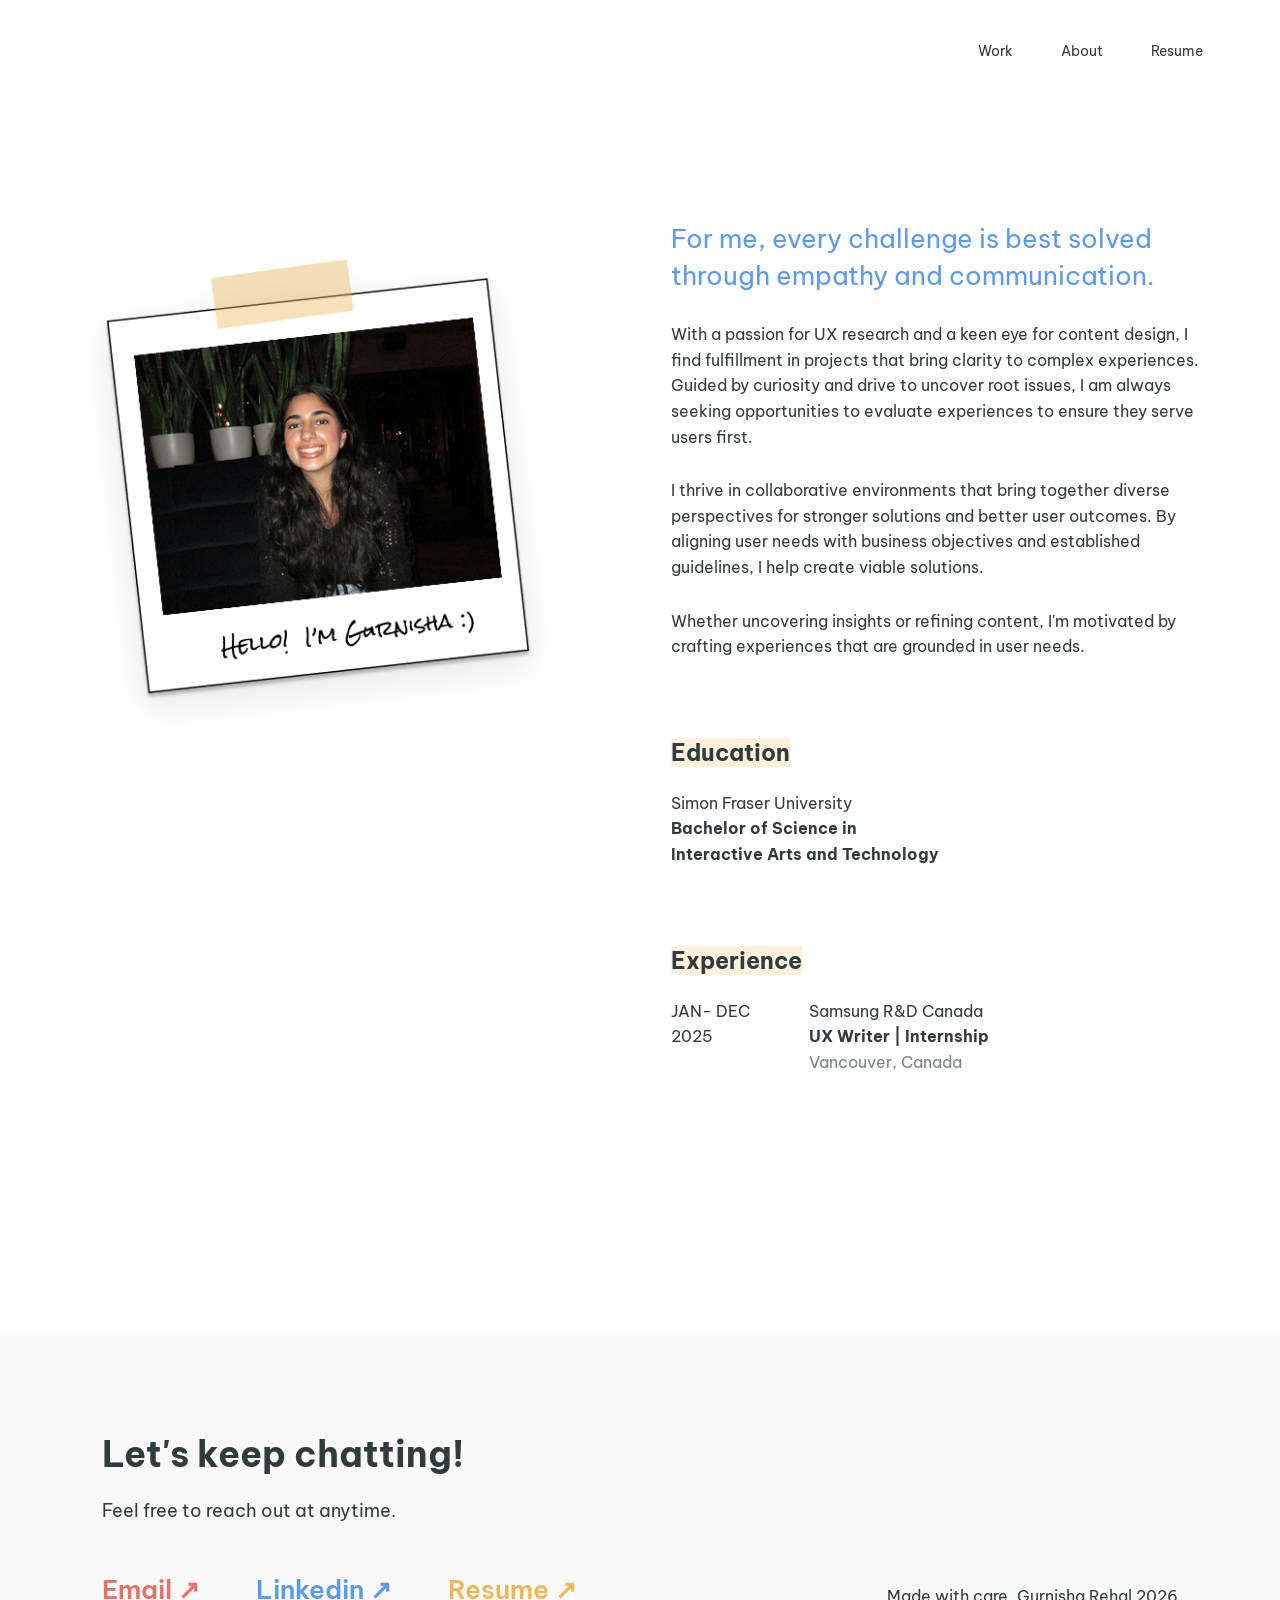
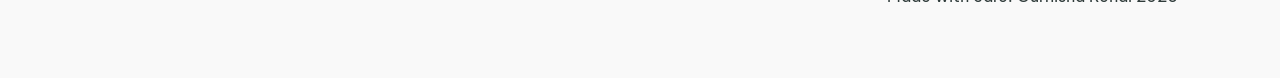
==== about.html @ ee411012 "New additions new footer about page hompage layout" ====
<!DOCTYPE html>
<html lang="en">
<head>
    <meta charset="UTF-8">
    <meta name="viewport" content="width=device-width, initial-scale=1.0">
    <title>Gurnisha Rehal | About</title>

    <link rel="stylesheet" href="global.css">
    <link rel="stylesheet" href="about.css">
</head>
<body>

    <header class="page-header">
        <div class="nav-container">
            <nav class="navbar">
                <ul class="nav-links">
                    <li><a href="index.html">Work</a></li>
                    <li><a href="about.html">About</a></li>
                    <li><a href="#">Resume</a></li>
                </ul>
            </nav>
        </div>
    </header>

    <main>
        <section class="about-page">
            <div class="about-layout">
                <div class="about-photo-wrap">
                    <img
                        src="assets/imgs/me.png"
                        alt="Gurnisha smiling in a polaroid-style photo"
                        class="about-photo"
                    >
                </div>

                <div class="about-content">
                    <section class="about-intro">
                        <h1>
                            For me, every challenge is best solved through empathy and communication.
                        </h1>

                        <p>
                            With a passion for UX research and a keen eye for content design, I find
                            fulfillment in projects that bring clarity to complex experiences. Guided
                            by curiosity and drive to uncover root issues, I am always seeking
                            opportunities to evaluate experiences to ensure they serve users first.
                        </p>

                        <p>
                            I thrive in collaborative environments that bring together diverse
                            perspectives for stronger solutions and better user outcomes. By aligning
                            user needs with business objectives and established guidelines, I help
                            create viable solutions.
                        </p>

                        <p>
                            Whether uncovering insights or refining content, I'm motivated by crafting
                            experiences that are grounded in user needs.
                        </p>
                    </section>

                    <section class="about-detail">
                        <h2><span>Education</span></h2>
                        <p>Simon Fraser University</p>
                        <p>
                            <strong>Bachelor of Science in<br>Interactive Arts and Technology</strong>
                        </p>
                    </section>

                    <section class="about-detail">
                        <h2><span>Experience</span></h2>
                        <div class="experience-item">
                            <p>JAN- DEC<br>2025</p>
                            <div>
                                <p>Samsung R&amp;D Canada</p>
                                <p><strong>UX Writer | Internship</strong></p>
                                <p class="experience-location">Vancouver, Canada</p>
                            </div>
                        </div>
                    </section>
                </div>
            </div>
        </section>
    </main>

    <footer class="footer">
        <div class="footer-left">
            <h2>Let's keep chatting!</h2>
            <p>Feel free to reach out at anytime.</p>

            <div class="footer-links">
                <a href="mailto:your@email.com" class="email-link">
                    Email ↗
                </a>

                <a href="https://linkedin.com" target="_blank" class="linkedin-link">
                    Linkedin ↗
                </a>

                <a href="#" class="resume-link">
                    Resume ↗
                </a>
            </div>
        </div>

        <div class="footer-right">
            <p>Made with care. Gurnisha Rehal 2026</p>
        </div>
    </footer>

</body>
</html>
---- global.css ----
* {
    margin: 0;
    padding: 0;
    box-sizing: border-box;
}


:root{
    --blue: #5D9AE7;
    --red: #E67169;
    --yellow: #EBB95B;
    --primary: #303C3B;
    --secondary: #F9F9F9;
    --background: #FFFFFF;

}

body {
    font-family: 'Be Vietnam Pro', sans-serif;
    font-family: 'Be Vietnam Pro', sans-serif;
    background-color: var(--background);
    color: var(--primary);

    overflow-x: hidden;

}

@font-face {
    font-family: 'Be Vietnam Pro';
    src: url('./assets/fonts/BeVietnamPro-Regular.ttf') format('truetype');
    font-weight: 400;
    font-style: normal;
}

@font-face {
    font-family: 'Be Vietnam Pro';
    src: url('./assets/fonts/BeVietnamPro-Medium.ttf') format('truetype');
    font-weight: 500;
    font-style: normal;
}

@font-face {
    font-family: 'Be Vietnam Pro';
    src: url('./assets/fonts/BeVietnamPro-SemiBold.ttf') format('truetype');
    font-weight: 600;
    font-style: normal;
}

@font-face {
    font-family: 'Be Vietnam Pro';
    src: url('./assets/fonts/BeVietnamPro-Bold.ttf') format('truetype');
    font-weight: 700;
    font-style: normal;
}

@font-face {
    font-family: 'Be Vietnam Pro';
    src: url('./assets/fonts/BeVietnamPro-BoldItalic.ttf') format('truetype');
    font-weight: 700;
    font-style: italic;
}

@font-face {
    font-family: 'Be Vietnam Pro';
    src: url('./assets/fonts/BeVietnamPro-LightItalic.ttf') format('truetype');
    font-weight: 700;
    font-style: italic;
}

h2 {
  font-size: 18px;
  font-weight: 500;
}

img {
    max-width: 100%;
    display: block;
}

.page-header {
    width: 100%;
}

/* =========================
   LAYOUT CONTAINER
========================= */

.container {
    width: 100%;
    max-width: 1400px;

    margin: 0 auto;

    padding-inline: clamp(32px, 6vw, 80px);
}


/* =========================
   NAVIGATION
========================= */

/* NAV CONTAINER */

.nav-container {
    width: 100%;
    max-width: 1400px;

    margin: 0 auto;

    padding-inline: clamp(32px, 6vw, 80px);
}

.navbar {
    display: flex;
    justify-content: flex-end;

    padding-top:
        clamp(24px, 4vw, 40px);
}

.nav-links {
    display: flex;
    gap: clamp(24px, 6vw, 48px);

    list-style: none;

    margin: 0;
    padding: 0;
}

.nav-links a {
    text-decoration: none;
    color: var(--primary);
    font-size: 14px;
    font-weight: 400;
}

/* Highlight Colors */

.coral {
    color: var(--red);
    font-weight: 700;
}

.yellow {
    color: var(--yellow);
    font-weight: 700;
}

.blue {
    color: var(--blue);
    font-weight: 700;
}


/* =========================
   FOOTER
========================= */

.footer {
    margin-top: 120px;

    padding:
        clamp(64px, 8vw, 96px)
        clamp(32px, 8vw, 112px)
        clamp(48px, 6vw, 72px);

    background-color: var(--secondary);

    display: flex;
    justify-content: space-between;
    align-items: flex-end;
    gap: clamp(40px, 8vw, 96px);

    flex-wrap: wrap;
}

/* LEFT SIDE */

.footer-left {
    display: flex;
    flex-direction: column;
    gap: 20px;
}

.footer-left h2 {
    font-size: clamp(1.75rem, 3vw, 2.25rem);
    font-weight: 700;
    margin: 0;
}

.footer-left p {
    font-size: 1.1rem;
    line-height: 1.6;
    color: var(--primary);
}

/* LINKS */

.footer-links {
    display: flex;
    gap: clamp(28px, 5vw, 56px);
    flex-wrap: wrap;
    padding-top: 28px;
}

.footer-links a {
    text-decoration: none;
    font-size: clamp(1.2rem, 2vw, 1.6rem);
    font-weight: 600;

    transition: opacity 0.2s ease;
}

.footer-links a:hover {
    opacity: 0.7;
}

.email-link {
    color: var(--red);
}

.linkedin-link {
    color: var(--blue);
}

.resume-link {
    color: var(--yellow);
}

/* RIGHT SIDE */

.footer-right p {
    font-size: 1rem;
    color: var(--primary);
}

/* =========================
   REUSABLE PROJECT CARDS
========================= */

.project-card {
    border: 1px solid #d9d9d9;
    background: var(--secondary);
    box-shadow: 0 8px 18px rgba(48, 60, 59, 0.06);
}

.project-image {
    position: relative;
    display: grid;
    place-items: center;
    aspect-ratio: 16 / 9;
    width: 100%;
    overflow: hidden;
    background: #ffffff;
}

.project-image::after {
    content: "";
    position: absolute;
    inset: 0;
    background: rgba(255, 255, 255, 0.58);
    opacity: 0;
    transition: opacity 0.25s ease;
    z-index: 2;
}

.project-img {
    position: absolute;
    inset: 0;
    width: 100%;
    height: 100%;
    object-fit: contain;
    padding: clamp(40px, 7vw, 84px);
    transition: opacity 0.25s ease, transform 0.25s ease;
}

.project-img-hover {
    opacity: 0;
    padding: clamp(24px, 4vw, 48px);
}

.project-hoverable:hover .project-image::after,
.project-hoverable:focus-visible .project-image::after {
    opacity: 1;
}

.project-hoverable:hover .project-img-default,
.project-hoverable:focus-visible .project-img-default {
    opacity: 0;
}

.project-hoverable:hover .project-img-hover,
.project-hoverable:focus-visible .project-img-hover {
    opacity: 1;
    transform: scale(1.01);
}

.project-card-youtube .project-img-default {
    padding: clamp(24px, 4vw, 48px);
}

/* =========================
   PROJECT PAGE OTHER WORK
========================= */

.project-other-work {
    margin-top: clamp(80px, 12vw, 160px);
    padding:
        clamp(56px, 8vw, 96px)
        clamp(40px, 5vw, 64px)
        clamp(40px, 6vw, 72px);
    background-color: var(--secondary);
}

.project-other-work h2 {
    font-size: 1.5rem;
    font-weight: 500;
    margin-bottom: 20px;
}

.project-other-work .line {
    width: 100%;
    max-width: none;
    height: 1px;
    margin-top: 0;
    background-color: var(--primary);
}

.other-work-grid {
    display: grid;
    grid-template-columns: repeat(2, minmax(0, 1fr));
    gap: clamp(24px, 4vw, 40px);
    width: 100%;
    max-width: none;
    margin-top: clamp(56px, 6vw, 76px);
}

.other-work-card {
    color: inherit;
    text-decoration: none;
}

.project-other-work + .footer {
    margin-top: 0;
    padding-top: clamp(32px, 5vw, 64px);
    padding-inline:
        clamp(40px, 5vw, 64px);
}

/* =========================
   MOBILE
========================= */

@media (max-width: 768px) {

    .nav-links {
        gap: 24px;
    }

    .navbar {
    justify-content: center;
    }

    .nav-links {
        gap: 16px;
        flex-wrap: wrap;
    }

    .hero {
        padding: 24px;
    }

    .intro {
        font-size: 1rem;
    }

    .featured-work p {
        font-size: 1.5rem;
    }

    .footer {
        flex-direction: column;
        align-items: flex-start;
    }

    .footer-right {
        margin-top: 16px;
    }

    .other-work-grid {
        grid-template-columns: 1fr;
    }

}
---- about.css ----
/* =========================
   ABOUT PAGE
========================= */

.about-page {
    padding:
        clamp(88px, 14vw, 160px)
        clamp(32px, 6vw, 80px)
        clamp(80px, 11vw, 140px);
}

.about-layout {
    display: grid;
    grid-template-columns: minmax(280px, 0.9fr) minmax(360px, 1fr);
    gap: clamp(64px, 9vw, 132px);
    align-items: start;
    max-width: 1120px;
    margin: 0 auto;
}

.about-photo-wrap {
    display: flex;
    justify-content: center;
    padding-top: 24px;
}

.about-photo {
    width: min(100%, 430px);
    filter: drop-shadow(0 12px 18px rgba(48, 60, 59, 0.12));
}

.about-content {
    display: flex;
    flex-direction: column;
    gap: clamp(52px, 7vw, 78px);
}

.about-intro {
    display: flex;
    flex-direction: column;
    gap: 28px;
}

.about-intro h1 {
    max-width: 610px;
    color: var(--blue);
    font-size: clamp(1.35rem, 2vw, 1.8rem);
    font-weight: 400;
    line-height: 1.45;
}

.about-intro p,
.about-detail p {
    max-width: 600px;
    font-size: 1rem;
    line-height: 1.6;
}

.about-detail h2 {
    margin-bottom: 24px;
    font-size: 1.45rem;
    font-weight: 700;
}

.about-detail h2 span {
    background: rgba(235, 185, 91, 0.22);
    box-decoration-break: clone;
    -webkit-box-decoration-break: clone;
}

.experience-item {
    display: grid;
    grid-template-columns: 110px 1fr;
    gap: 28px;
    align-items: start;
}

.experience-location {
    color: rgba(48, 60, 59, 0.64);
}

@media (max-width: 900px) {

    .about-layout {
        grid-template-columns: 1fr;
        gap: 64px;
    }

    .about-content {
        gap: 52px;
    }

}

@media (max-width: 560px) {

    .about-page {
        padding-inline: 24px;
    }

    .experience-item {
        grid-template-columns: 1fr;
        gap: 12px;
    }

}
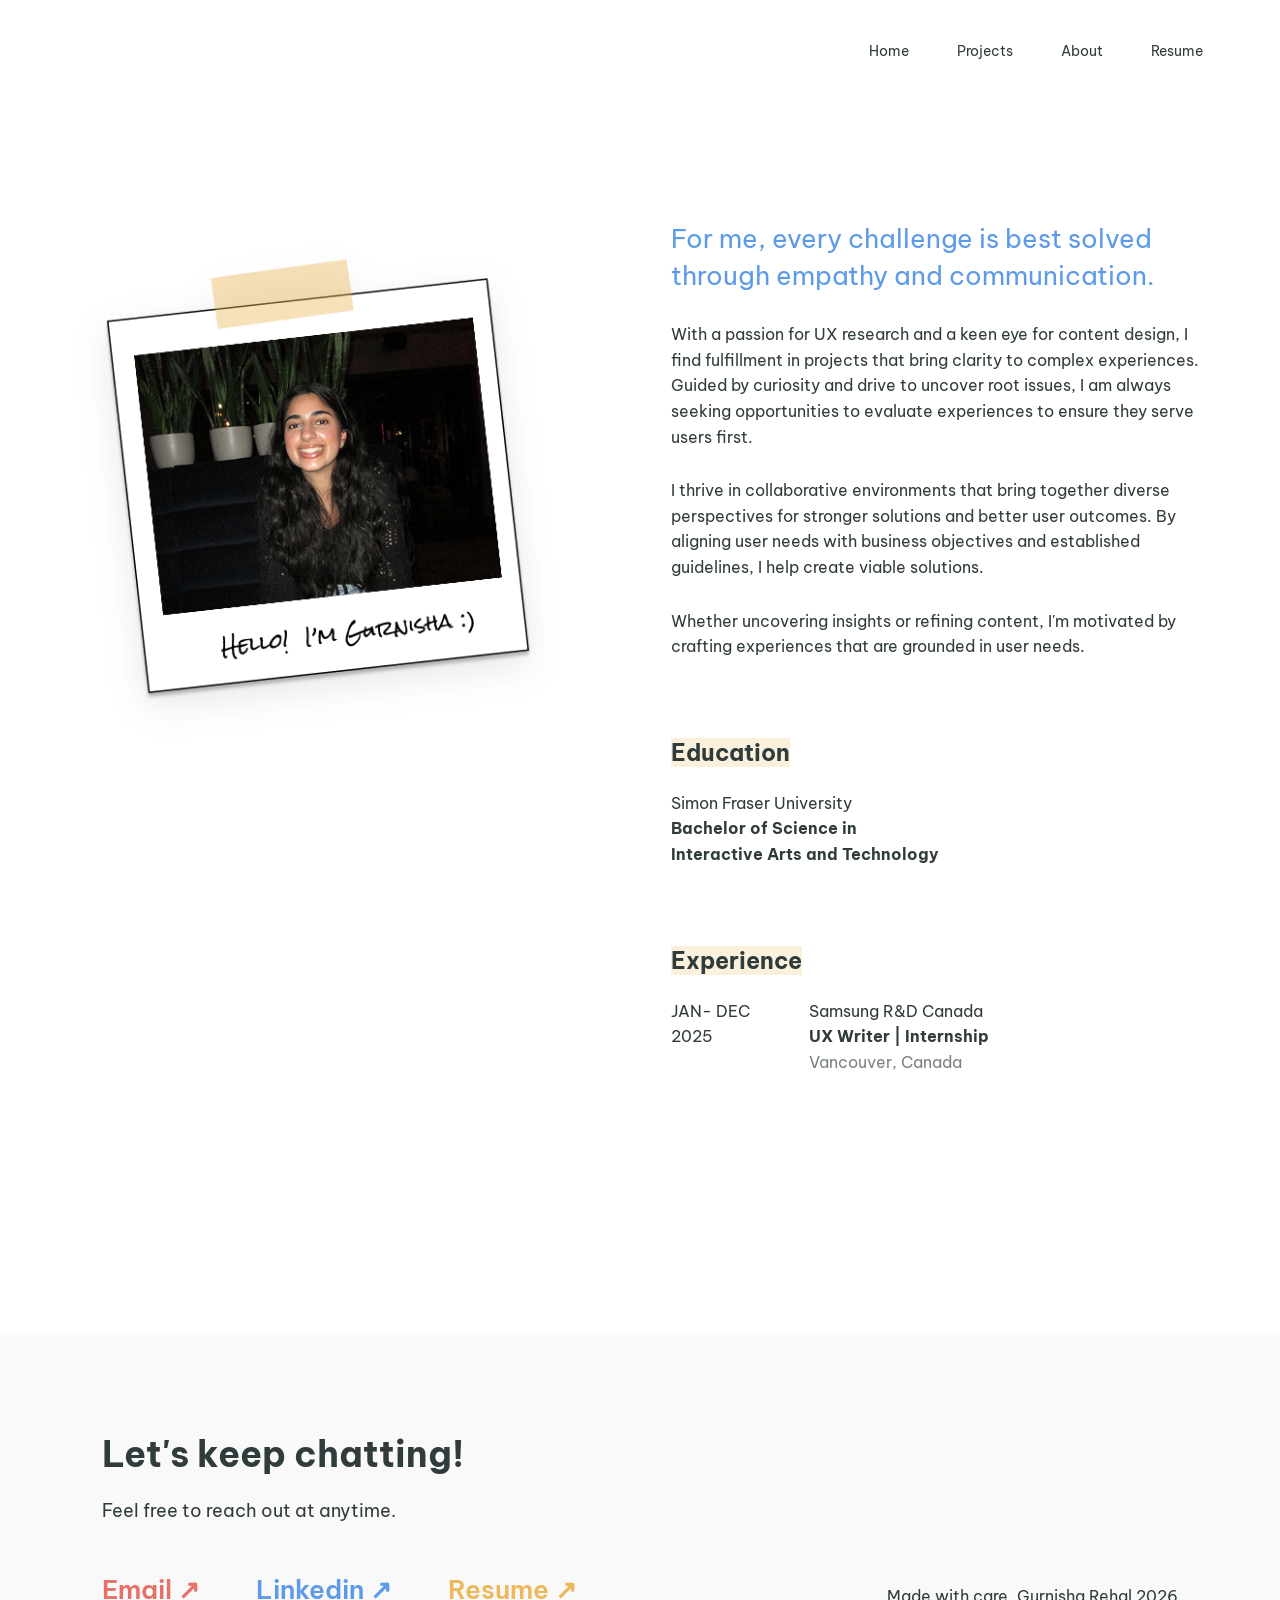
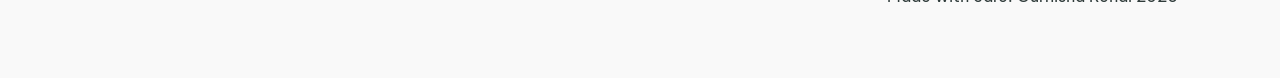
==== commit 31da32eb: "homepage tidy" ====
--- a/about.html
+++ b/about.html
@@ -14,7 +14,8 @@
         <div class="nav-container">
             <nav class="navbar">
                 <ul class="nav-links">
-                    <li><a href="index.html">Work</a></li>
+                    <li><a href="index.html#top">Home</a></li>
+                    <li><a href="index.html#featured-work">Projects</a></li>
                     <li><a href="about.html">About</a></li>
                     <li><a href="#">Resume</a></li>
                 </ul>
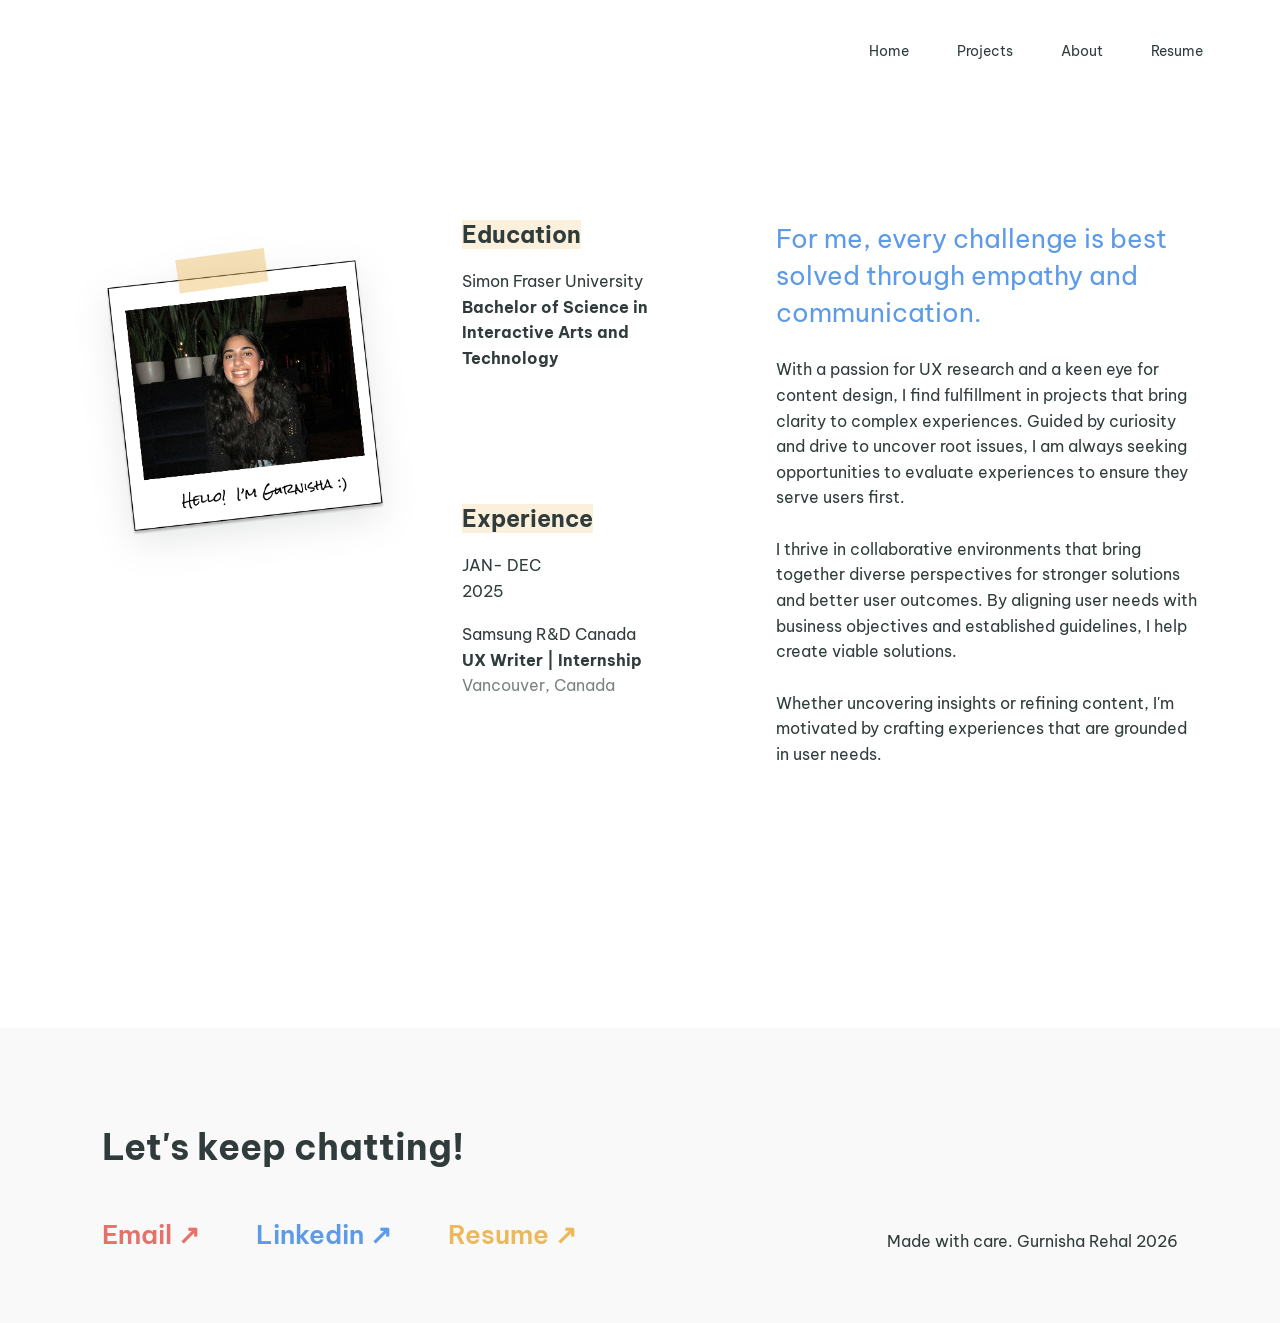
==== commit ab59c638: "footer update" ====
--- a/about.html
+++ b/about.html
@@ -87,7 +87,6 @@
     <footer class="footer">
         <div class="footer-left">
             <h2>Let's keep chatting!</h2>
-            <p>Feel free to reach out at anytime.</p>
 
             <div class="footer-links">
                 <a href="mailto:your@email.com" class="email-link">
--- a/global.css
+++ b/global.css
@@ -329,7 +329,7 @@
 
 .other-work-grid {
     display: grid;
-    grid-template-columns: repeat(2, minmax(0, 1fr));
+    grid-template-columns: repeat(3, minmax(0, 1fr));
     gap: clamp(24px, 4vw, 40px);
     width: 100%;
     max-width: none;
--- a/about.css
+++ b/about.css
@@ -11,8 +11,8 @@
 
 .about-layout {
     display: grid;
-    grid-template-columns: minmax(280px, 0.9fr) minmax(360px, 1fr);
-    gap: clamp(64px, 9vw, 132px);
+    grid-template-columns: minmax(220px, 0.65fr) minmax(620px, 1.45fr);
+    gap: clamp(32px, 4vw, 56px);
     align-items: start;
     max-width: 1120px;
     margin: 0 auto;
@@ -21,24 +21,26 @@
 .about-photo-wrap {
     display: flex;
     justify-content: center;
-    padding-top: 24px;
+    padding-top: 18px;
 }
 
 .about-photo {
-    width: min(100%, 430px);
+    width: min(100%, 280px);
     filter: drop-shadow(0 12px 18px rgba(48, 60, 59, 0.12));
 }
 
 .about-content {
-    display: flex;
-    flex-direction: column;
-    gap: clamp(52px, 7vw, 78px);
+    display: grid;
+    grid-template-columns: minmax(250px, 0.8fr) minmax(420px, 1.45fr);
+    gap: clamp(32px, 5vw, 64px);
 }
 
 .about-intro {
+    grid-column: 2;
+    grid-row: 1 / span 2;
     display: flex;
     flex-direction: column;
-    gap: 28px;
+    gap: 26px;
 }
 
 .about-intro h1 {
@@ -51,13 +53,25 @@
 
 .about-intro p,
 .about-detail p {
-    max-width: 600px;
+    max-width: 100%;
     font-size: 1rem;
     line-height: 1.6;
 }
 
+.about-detail {
+    grid-column: 1;
+}
+
+.about-detail:nth-of-type(2) {
+    grid-row: 1;
+}
+
+.about-detail:nth-of-type(3) {
+    grid-row: 2;
+}
+
 .about-detail h2 {
-    margin-bottom: 24px;
+    margin-bottom: 20px;
     font-size: 1.45rem;
     font-weight: 700;
 }
@@ -69,9 +83,9 @@
 }
 
 .experience-item {
-    display: grid;
-    grid-template-columns: 110px 1fr;
-    gap: 28px;
+    display: flex;
+    flex-direction: column;
+    gap: 18px;
     align-items: start;
 }
 
@@ -87,7 +101,15 @@
     }
 
     .about-content {
+        display: flex;
+        flex-direction: column;
         gap: 52px;
+    }
+
+    .about-intro,
+    .about-detail {
+        grid-column: auto;
+        grid-row: auto;
     }
 
 }
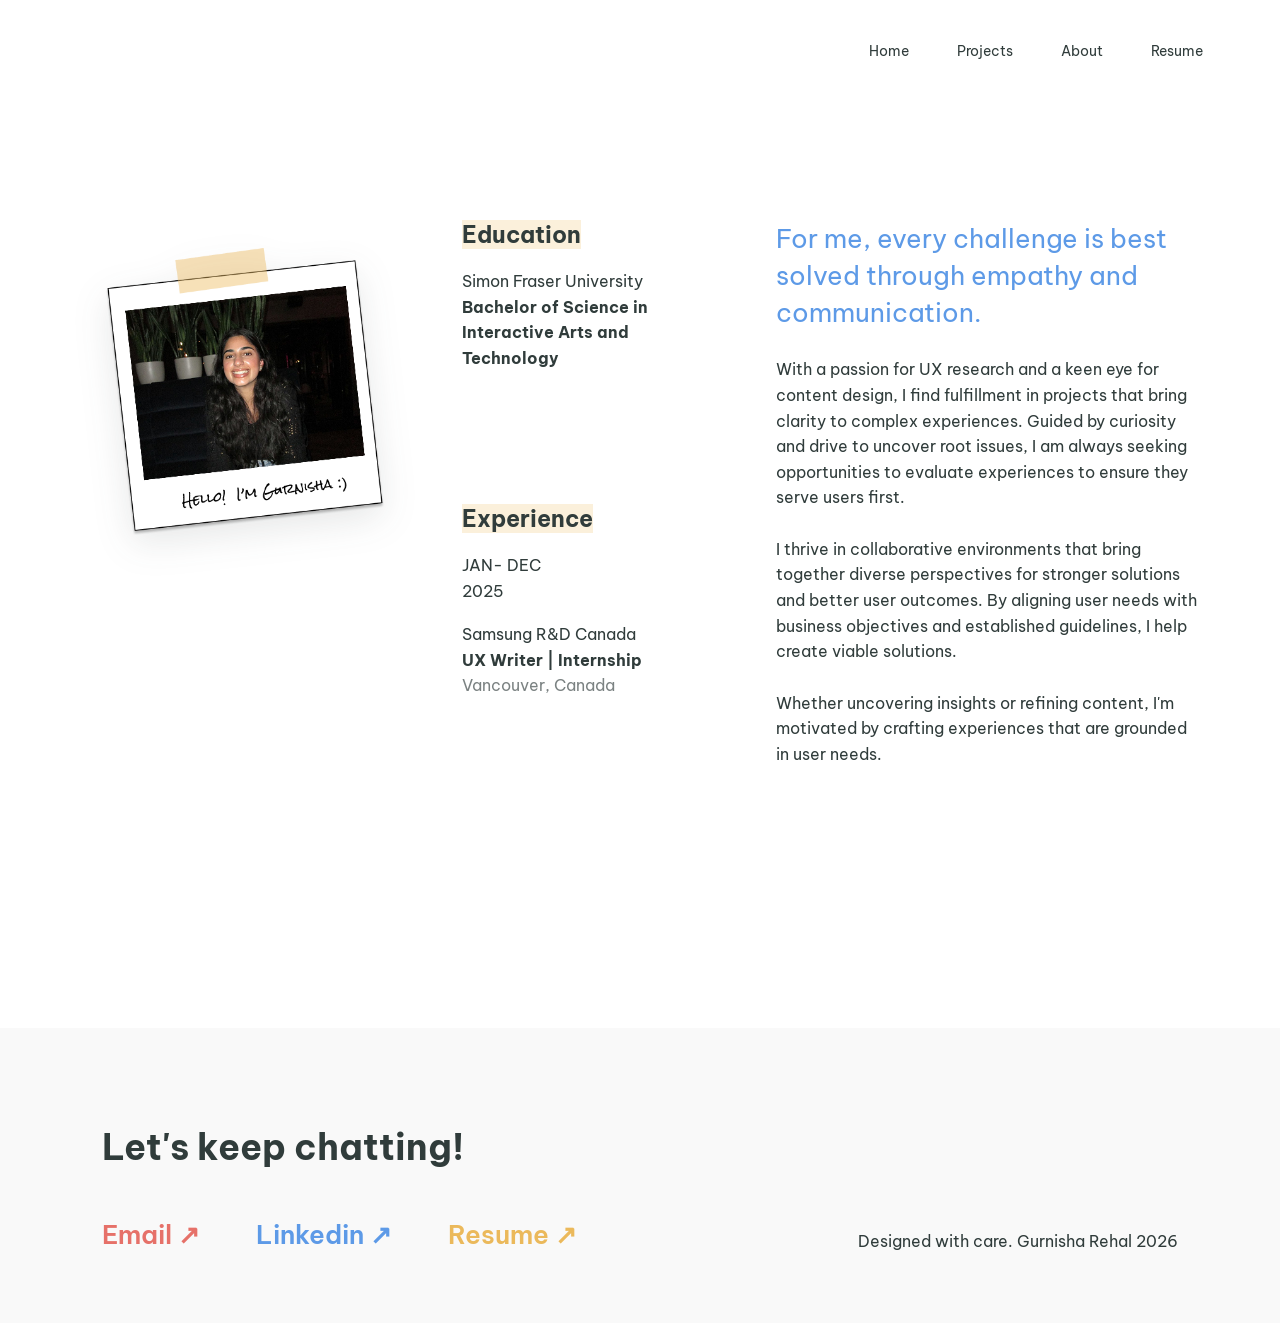
==== commit fbe7b145: "minor copy fix" ====
--- a/about.html
+++ b/about.html
@@ -104,7 +104,7 @@
         </div>
 
         <div class="footer-right">
-            <p>Made with care. Gurnisha Rehal 2026</p>
+            <p>Designed with care. Gurnisha Rehal 2026</p>
         </div>
     </footer>
 
